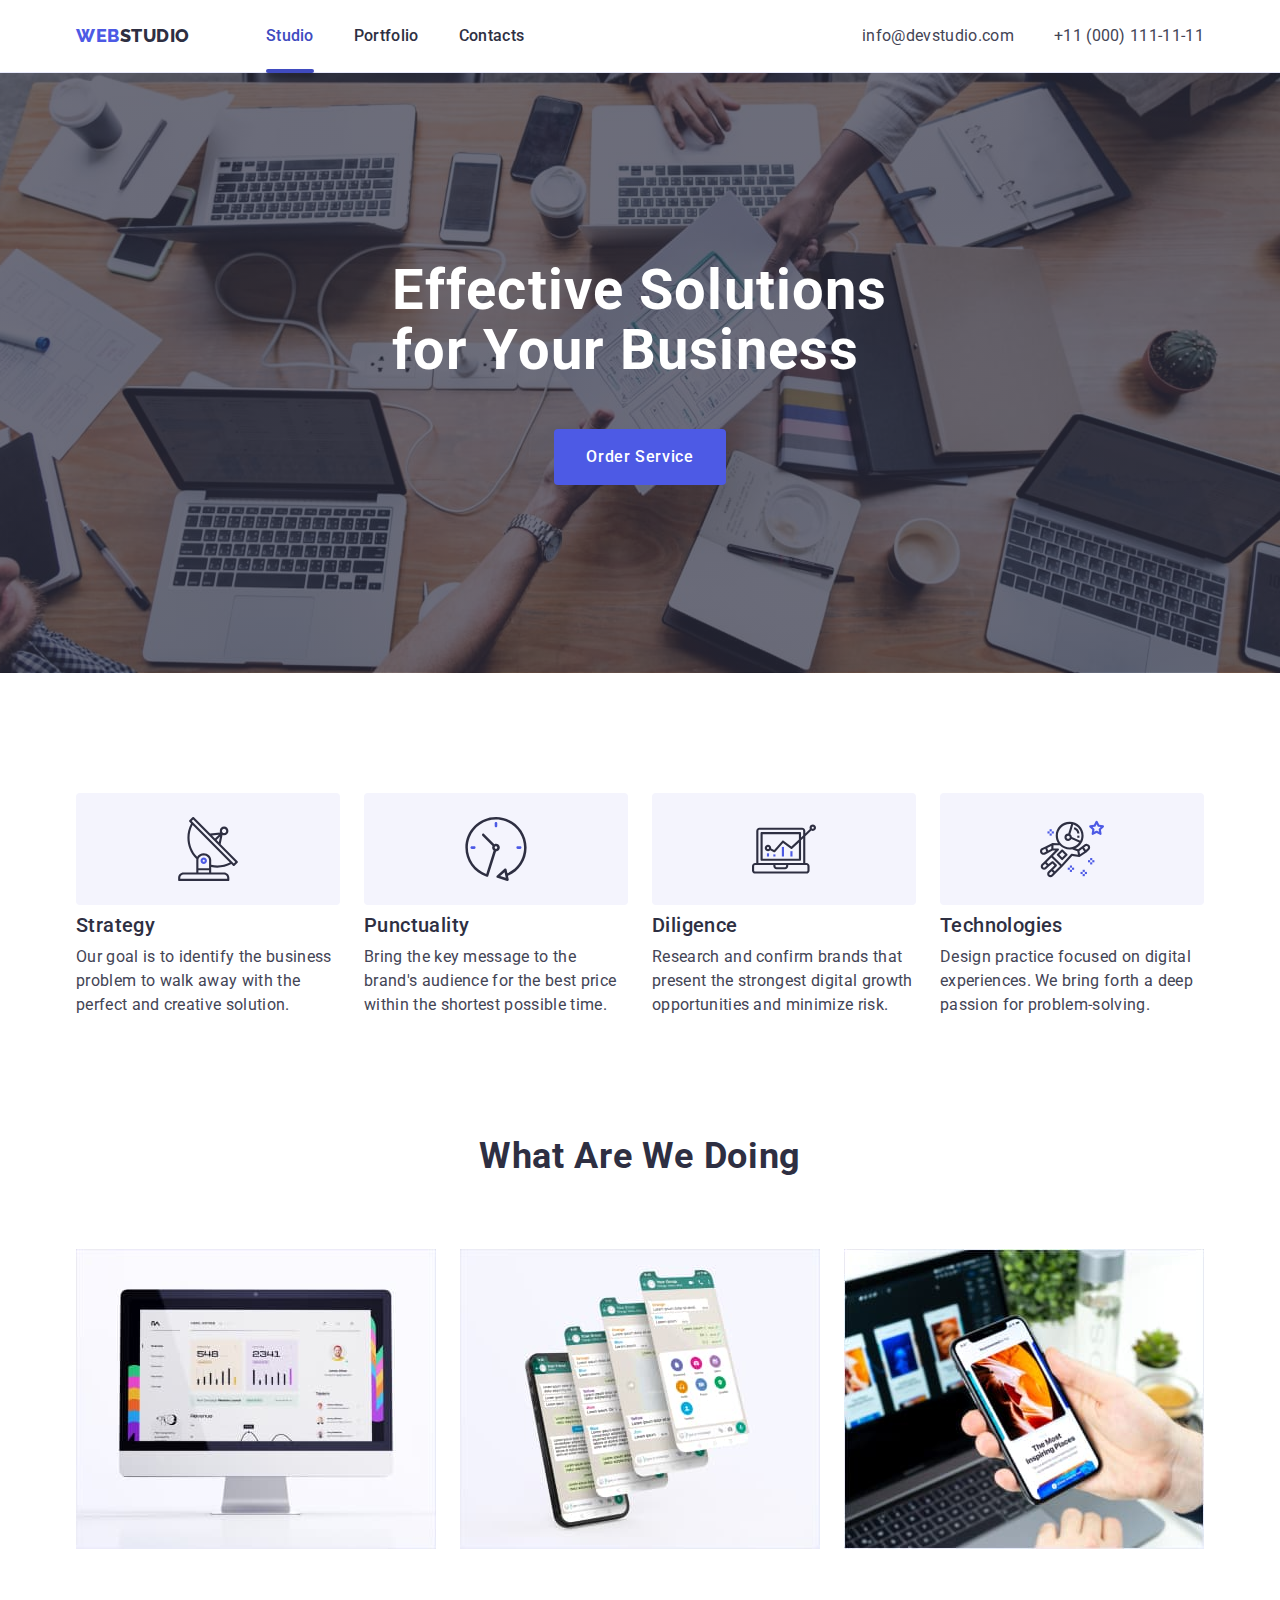
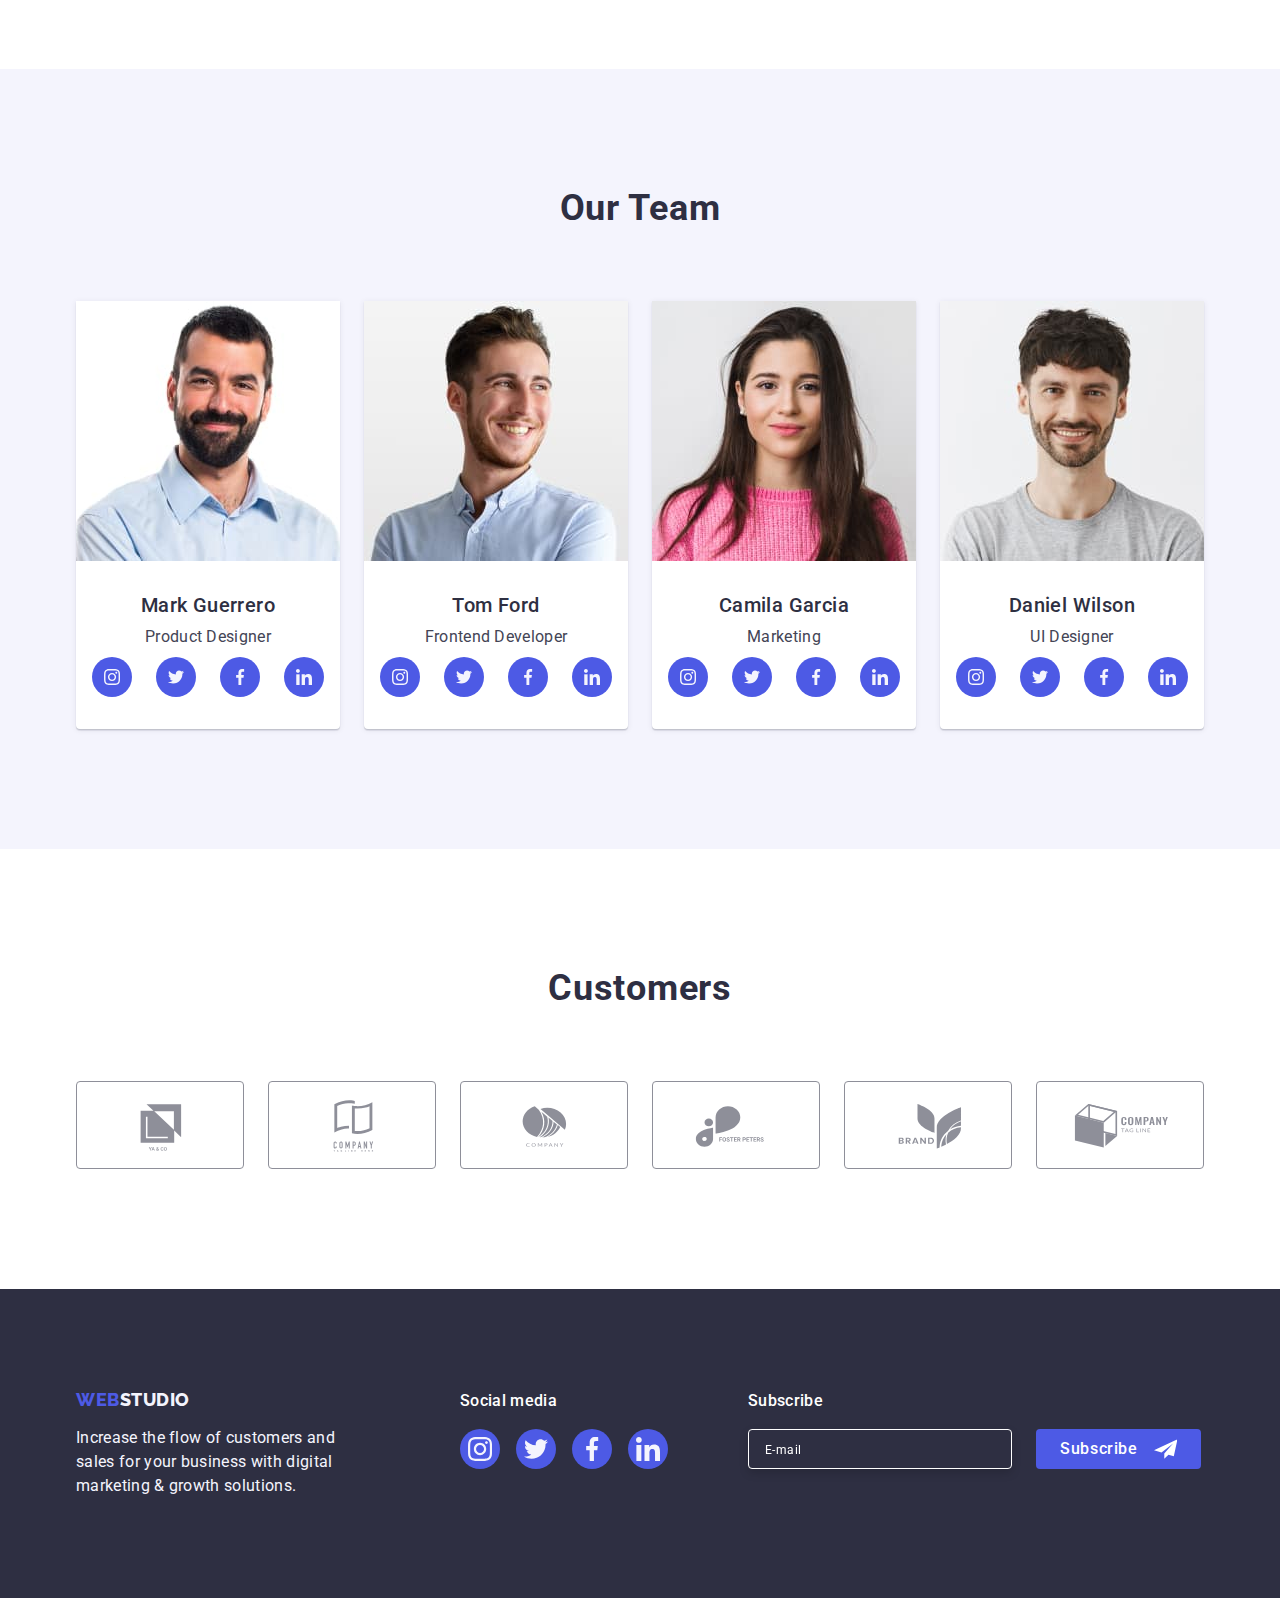
==== index.html @ 803478eb "HW6 commit-1" ====
<!DOCTYPE html>
<html lang="en">
  <head>
    <meta charset="UTF-8" />
    <meta http-equiv="X-UA-Compatible" content="IE=edge" />
    <meta name="viewport" content="width=device-width, initial-scale=1.0" />
    <title>WebStudio</title>
    <link rel="preconnect" href="https://fonts.googleapis.com" />
    <link rel="preconnect" href="https://fonts.gstatic.com" crossorigin />
    <link
      href="https://fonts.googleapis.com/css2?family=Raleway:wght@800&family=Roboto:wght@400;500;700;900&display=swap"
      rel="stylesheet"
    />
    <link
      rel="stylesheet"
      href="https://cdnjs.cloudflare.com/ajax/libs/modern-normalize/1.0.0/modern-normalize.min.css"
    />
    <link rel="stylesheet" href="./css/styles.css" />
  </head>
  <body>
    <header class="header">
      <div class="container header-div">
        <nav class="header-nav">
          <a class="logo link" href="./index.html"
            >Web<span class="logo-header">Studio</span></a
          >
          <ul class="header-list list">
            <li class="header-item">
              <a class="header-link link current" href="./index.html">Studio</a>
            </li>
            <li class="header-item">
              <a class="header-link link" href="./portfolio.html">Portfolio</a>
            </li>
            <li class="header-item">
              <a class="header-link link" href="">Contacts</a>
            </li>
          </ul>
        </nav>
        <address class="adress">
          <ul class="header-list list">
            <li class="adress-item">
              <a class="adress-link link" href="mailto:info@devstudio.com"
                >info@devstudio.com</a
              >
            </li>
            <li class="adress-item">
              <a class="adress-link link" href="tel:+110001111111"
                >+11 (000) 111-11-11</a
              >
            </li>
          </ul>
        </address>
      </div>
    </header>
    <main>
      <!-- section 1 hero -->
      <section class="hero">
        <div class="container">
          <h1 class="title-hero">Effective Solutions for Your Business</h1>
          <button class="button" type="button" data-modal-open>
            Order Service
          </button>
        </div>
      </section>

      <!-- section 2 about -->
      <section class="about">
        <div class="container">
          <h2 class="visually-hidden">About Us</h2>
          <ul class="list about-list">
            <li class="about-item">
              <div class="about-icon">
                <svg class="about-img" width="64" height="64">
                  <use href="./images/icons.svg#antenna"></use>
                </svg>
              </div>
              <h3 class="subtitle-about">Strategy</h3>
              <p class="about-text">
                Our goal is to identify the business problem to walk away with
                the perfect and creative solution.
              </p>
            </li>
            <li class="about-item">
              <div class="about-icon">
                <svg class="about-img" width="64" height="64">
                  <use href="./images/icons.svg#clock"></use>
                </svg>
              </div>
              <h3 class="subtitle-about">Punctuality</h3>
              <p class="about-text">
                Bring the key message to the brand's audience for the best price
                within the shortest possible time.
              </p>
            </li>
            <li class="about-item">
              <div class="about-icon">
                <svg class="about-img" width="64" height="64">
                  <use href="./images/icons.svg#diagram"></use>
                </svg>
              </div>
              <h3 class="subtitle-about">Diligence</h3>
              <p class="about-text">
                Research and confirm brands that present the strongest digital
                growth opportunities and minimize risk.
              </p>
            </li>
            <li class="about-item">
              <div class="about-icon">
                <svg class="about-img" width="64" height="64">
                  <use href="./images/icons.svg#astronaut"></use>
                </svg>
              </div>
              <h3 class="subtitle-about">Technologies</h3>
              <p class="about-text">
                Design practice focused on digital experiences. We bring forth a
                deep passion for problem-solving.
              </p>
            </li>
          </ul>
        </div>
      </section>

      <!-- section 3 activities -->
      <section class="activities">
        <div class="container">
          <h2 class="activities-title">What are we doing</h2>
          <ul class="activities-list list">
            <li class="activities-item">
              <img
                class="activities-image"
                src="./images/about/img-1.jpg"
                alt="img-1"
                width="360"
                height="300"
              />
            </li>
            <li class="activities-item">
              <img
                class="activities-image"
                src="./images/about/img-2.jpg"
                alt="img-2"
                width="360"
                height="300"
              />
            </li>
            <li class="activities-item">
              <img
                class="activities-image"
                src="./images/about/img-3.jpg"
                alt="img-3"
                width="360"
                height="300"
              />
            </li>
          </ul>
        </div>
      </section>

      <!-- section 4 team -->
      <section class="team">
        <div class="container">
          <h2 class="team-title">Our Team</h2>
          <ul class="team-list list">
            <li class="team-item">
              <img
                class="team-image"
                src="./images/employees/mark-guerrero.jpg"
                alt="Mark Guerrero"
                width="264"
                height="260"
              />
              <div class="employee">
                <h3 class="employees">Mark Guerrero</h3>
                <p class="team-text">Product Designer</p>
                <ul class="social-list list">
                  <li class="social-list-item">
                    <a href="" class="social-list-link">
                      <svg class="social employee-social">
                        <use href="./images/icons.svg#instagram"></use></svg
                    ></a>
                  </li>
                  <li class="social-list-item">
                    <a href="" class="social-list-link">
                      <svg class="social employee-social">
                        <use href="./images/icons.svg#twitter"></use></svg
                    ></a>
                  </li>
                  <li class="social-list-item">
                    <a href="" class="social-list-link">
                      <svg class="social employee-social">
                        <use href="./images/icons.svg#facebook"></use>
                      </svg>
                    </a>
                  </li>
                  <li class="social-list-item">
                    <a href="" class="social-list-link">
                      <svg class="social employee-social">
                        <use href="./images/icons.svg#linkedin"></use></svg
                    ></a>
                  </li>
                </ul>
              </div>
            </li>
            <li class="team-item">
              <img
                class="team-image"
                src="./images/employees/tom-ford.jpg"
                alt="Tom Ford"
                width="264"
                height="260"
              />
              <div class="employee">
                <h3 class="employees">Tom Ford</h3>
                <p class="team-text">Frontend Developer</p>
                <ul class="social-list list">
                  <li class="social-list-item">
                    <a href="" class="social-list-link">
                      <svg class="social employee-social">
                        <use href="./images/icons.svg#instagram"></use></svg
                    ></a>
                  </li>
                  <li class="social-list-item">
                    <a href="" class="social-list-link">
                      <svg class="social employee-social">
                        <use href="./images/icons.svg#twitter"></use></svg
                    ></a>
                  </li>
                  <li class="social-list-item">
                    <a href="" class="social-list-link">
                      <svg class="social employee-social">
                        <use href="./images/icons.svg#facebook"></use>
                      </svg>
                    </a>
                  </li>
                  <li class="social-list-item">
                    <a href="" class="social-list-link">
                      <svg class="social employee-social">
                        <use href="./images/icons.svg#linkedin"></use></svg
                    ></a>
                  </li>
                </ul>
              </div>
            </li>
            <li class="team-item">
              <img
                class="team-image"
                src="./images/employees/camila-garcia.jpg"
                alt="Camila Garcia"
                width="264"
                height="260"
              />
              <div class="employee">
                <h3 class="employees">Camila Garcia</h3>
                <p class="team-text">Marketing</p>
                <ul class="social-list list">
                  <li class="social-list-item">
                    <a href="" class="social-list-link">
                      <svg class="social employee-social">
                        <use href="./images/icons.svg#instagram"></use></svg
                    ></a>
                  </li>
                  <li class="social-list-item">
                    <a href="" class="social-list-link">
                      <svg class="social employee-social">
                        <use href="./images/icons.svg#twitter"></use></svg
                    ></a>
                  </li>
                  <li class="social-list-item">
                    <a href="" class="social-list-link">
                      <svg class="social employee-social">
                        <use href="./images/icons.svg#facebook"></use>
                      </svg>
                    </a>
                  </li>
                  <li class="social-list-item">
                    <a href="" class="social-list-link">
                      <svg class="social employee-social">
                        <use href="./images/icons.svg#linkedin"></use></svg
                    ></a>
                  </li>
                </ul>
              </div>
            </li>
            <li class="team-item">
              <img
                class="team-image"
                src="./images/employees/daniel-wilson.jpg"
                alt="Daniel Wilson"
                width="264"
                height="260"
              />
              <div class="employee">
                <h3 class="employees">Daniel Wilson</h3>
                <p class="team-text">UI Designer</p>
                <ul class="social-list list">
                  <li class="social-list-item">
                    <a href="" class="social-list-link">
                      <svg class="social employee-social">
                        <use href="./images/icons.svg#instagram"></use></svg
                    ></a>
                  </li>
                  <li class="social-list-item">
                    <a href="" class="social-list-link">
                      <svg class="social employee-social">
                        <use href="./images/icons.svg#twitter"></use></svg
                    ></a>
                  </li>
                  <li class="social-list-item">
                    <a href="" class="social-list-link">
                      <svg class="social employee-social">
                        <use href="./images/icons.svg#facebook"></use>
                      </svg>
                    </a>
                  </li>
                  <li class="social-list-item">
                    <a href="" class="social-list-link">
                      <svg class="social employee-social">
                        <use href="./images/icons.svg#linkedin"></use></svg
                    ></a>
                  </li>
                </ul>
              </div>
            </li>
          </ul>
        </div>
      </section>

      <!-- section 5 customers -->
      <section class="customers">
        <div class="container">
          <h2 class="customers-title">Customers</h2>
          <ul class="customers-list list">
            <li class="customers-list-item">
              <a href="" class="customers-list-link link">
                <svg class="customers-img">
                  <use href="./images/icons.svg#client-1"></use>
                </svg>
              </a>
            </li>
            <li class="customers-list-item">
              <a href="" class="customers-list-link link">
                <svg class="customers-img">
                  <use href="./images/icons.svg#client-2"></use>
                </svg>
              </a>
            </li>
            <li class="customers-list-item">
              <a href="" class="customers-list-link link">
                <svg class="customers-img">
                  <use href="./images/icons.svg#client-3"></use>
                </svg>
              </a>
            </li>
            <li class="customers-list-item">
              <a href="" class="customers-list-link link">
                <svg class="customers-img">
                  <use href="./images/icons.svg#client-4"></use>
                </svg>
              </a>
            </li>
            <li class="customers-list-item">
              <a href="" class="customers-list-link link">
                <svg class="customers-img">
                  <use href="./images/icons.svg#client-5"></use>
                </svg>
              </a>
            </li>
            <li class="customers-list-item">
              <a href="" class="customers-list-link link">
                <svg class="customers-img">
                  <use href="./images/icons.svg#client-6"></use>
                </svg>
              </a>
            </li>
          </ul>
        </div>
      </section>
    </main>
    <footer class="footer">
      <div class="container footer-cont">
        <div class="footer-div">
          <a class="logo-foot link" href="./index.html"
            >Web<span class="logo-footer">Studio</span></a
          >
          <p class="footer-text">
            Increase the flow of customers and sales for your business with
            digital marketing & growth solutions.
          </p>
        </div>
        <div class="footer-div-soc">
          <p class="footer-tytle">Social media</p>
          <ul class="footer-social-list list">
            <li class="social-list-item">
              <a href="" class="footer-social-link link">
                <svg class="social footer-social">
                  <use href="./images/icons.svg#instagram"></use></svg
              ></a>
            </li>
            <li class="social-list-item">
              <a href="" class="footer-social-link link">
                <svg class="social footer-social">
                  <use href="./images/icons.svg#twitter"></use></svg
              ></a>
            </li>
            <li class="social-list-item">
              <a href="" class="footer-social-link link">
                <svg class="social footer-social">
                  <use href="./images/icons.svg#facebook"></use></svg
              ></a>
            </li>
            <li class="social-list-item">
              <a href="" class="footer-social-link link">
                <svg class="social footer-social">
                  <use href="./images/icons.svg#linkedin"></use></svg
              ></a>
            </li>
          </ul>
        </div>
        <div class="subscribe-cont">
          <form class="subscribe">
            <p class="footer-tytle">Subscribe</p>
            <div class="subscribe-form">
              <label class="subscribe-field">
                <input
                  type="email"
                  name="subscribe-email"
                  class="subscribe-input"
                  required
                  placeholder="E-mail"
                />
              </label>
              <button type="submit" class="subscribe-btn">
                Subscribe<svg
                  class="modal-close-btn-icon"
                  width="24"
                  height="24"
                >
                  <use href="./images/icons.svg#icon-send"></use>
                </svg>
              </button>
            </div>
          </form>
        </div>
      </div>
    </footer>

    <!-- MODAL WINDOW -->
    <div class="backdrop is-hidden" data-modal>
      <div class="modal">
        <button type="button" class="modal-close-btn" data-modal-close>
          <svg class="modal-close-btn-icon" width="8" height="8">
            <use href="./images/icons.svg#close-modal"></use>
          </svg>
        </button>

        <!-- MODAL FORM -->
        <form class="modal-form">
          <p class="modal-title">
            Leave your contacts and we will call you back
          </p>

          <label for="name" class="modal-form-field"></label>
          <span class="modal-form-input-desc">Name</span>
          <span class="modal-form-input-wrapper">
            <input
              id="name"
              type="text"
              name="user-name"
              class="modal-form-input"
              required
              pattern="[a-zA-Zа-ЯА-ЯїЇіІ]+"
              minlength="2"
              autofocus
            />
            <svg class="modal-form-icon" width="18" height="18">
              <use href="./images/icons.svg#person-black"></use>
            </svg>
          </span>

          <label for="phone" class="modal-form-field"></label>
          <span class="modal-form-input-desc">Phone</span>
          <span class="modal-form-input-wrapper">
            <input
              id="phone"
              type="tel"
              name="user-phone"
              class="modal-form-input"
              required
              pattern="[0-9]{3}-[0-9]{3}-[0-9]{2}-[0-9]{2}"
              tytle="123-456-78-90"
            />
            <svg class="modal-form-icon" width="13" height="13">
              <use href="./images/icons.svg#phone"></use>
            </svg>
          </span>

          <label for="email" class="modal-form-field"></label>
          <span class="modal-form-input-desc">Email</span>
          <span class="modal-form-input-wrapper">
            <input
              id="email"
              type="email"
              name="user-email"
              class="modal-form-input"
              required
            />
            <svg class="modal-form-icon" width="15" height="12">
              <use href="./images/icons.svg#email"></use>
            </svg>
          </span>

          <label for="user-message" class="modal-form-field"></label>
          <span class="modal-form-input-desc">Comment</span>
          <textarea
            id="comment"
            name="user-message"
            class="modal-form-message"
            placeholder="Text input"
          ></textarea>

          <input
            id="user-policy"
            type="checkbox"
            name="policy-agree"
            class="modal-form-check visually-hidden"
            required
          />
          <label for="user-policy" class="modal-form-check-desc">
            I accept the terms and conditions of the&nbsp;
            <a class="policy-link" href="">Privacy Policy</a></label
          >
          <button type="submit" class="modal-form-submit">Send</button>
        </form>
      </div>
    </div>

    <script src="./js/modal.js"></script>
  </body>
</html>
---- css/styles.css ----
/* * {
  margin: 0;
  box-sizing: border-box;

} */

:root {
  --iris: #4d5ae5;
  --navyblue: #2e2f42;
  --navybluemodal: rgba(46, 47, 66, 0.4);
  --slate: #434455;
  --liteslate: #8e8f99;
  --cloud: #f4f4fd;
  --white: #ffffff;
  --ocean: #404bbf;
  --green: #31d0aa;
  --dairy: #fcfcfc;
  --cornflower: #e7e9fc;
  --transition: 250ms cubic-bezier(0.4, 0, 0.2, 1);
}

body {
  font-family: 'Roboto', sans-serif;
  font-size: 16px;
  line-height: 1.5;
  letter-spacing: 0.02em;
  color: var(--slate);
  background-color: var(--white);
}

.list {
  list-style: none;
}

.link {
  text-decoration: none;
}

h1,
h2,
h3,
h4,
h5,
h6,
p {
  margin-top: 0;
  margin-bottom: 0;
}

ul,
ol {
  margin-top: 0;
  margin-bottom: 0;
  padding-left: 0;
}

img {
  display: block;
}

h2 {
  font-weight: 700;
  font-size: 36px;
  line-height: 1.11;
  letter-spacing: 0.02em;
  text-transform: capitalize;
  color: var(--navyblue);
}

h3 {
  font-weight: 500;
  font-size: 20px;
  letter-spacing: 0.02em;
  line-height: 1.2;
  color: var(--navyblue);
}

.container {
  width: 1158px;
  margin-left: auto;
  margin-right: auto;
  padding: 0 15px 0 15px;
}

/* PAGE HEADER */

.header {
  border-bottom: 1px solid #e7e9fc;
  box-shadow: 0px 2px 1px rgba(46, 47, 66, 0.08),
    0px 1px 1px rgba(46, 47, 66, 0.16), 0px 1px 6px rgba(46, 47, 66, 0.08);
}

.header-div {
  display: flex;
  align-items: center;
  justify-content: space-between;
}

.header-nav {
  display: flex;
  align-items: center;
}

.header-list {
  display: flex;
  gap: 40px;
}

.header-item {
  gap: 40px;
  position: relative;
}

/* .header-item:not(:nth-last-child(-n + 1)) {
  margin-right: 40px;
} */

.logo {
  margin-right: 76px;
  padding: 24px 0;

  font-family: 'Raleway', sans-serif;
  font-weight: 800;
  font-size: 18px;
  line-height: 1.17;
  letter-spacing: 0.03em;
  text-transform: uppercase;
  color: var(--iris);
}

.logo-header {
  color: var(--navyblue);
}

.header-link {
  position: relative;
  padding-top: 24px;
  padding-bottom: 24px;
  display: block;

  font-weight: 500;
  font-size: 16px;
  line-height: 1.5;
  letter-spacing: 0.02em;
  color: var(--navyblue);

  transition: color 250ms cubic-bezier(0.4, 0, 0.2, 1);
}

.header-link:hover,
.header-link:focus,
.header-link.current {
  color: var(--ocean);
}

.header-link::after {
  content: '';
  display: block;
  position: absolute;
  bottom: -1px;

  opacity: 0;
  background-color: var(--ocean);
  min-width: 100%;
  height: 4px;
  box-shadow: 0px 4px 4px rgba(0, 0, 0, 0.25);
  border-radius: 2px;

  transition: opacity var(--transition);
}

.header-link:hover::after,
.header-link:focus::after,
.header-link.current::after {
  opacity: 1;
}

.adress {
  margin-left: auto;
  font-style: normal;
}

.adress-item {
  gap: 40px;
}

/* .adress-item:not(:nth-last-child(-n + 1)) {
  margin-right: 40px;
} */

.adress-link {
  display: block;
  padding-top: 24px;
  padding-bottom: 24px;

  font-size: 16px;
  line-height: 1.5;
  letter-spacing: 0.02em;
  color: var(--slate);

  transition: color var(--transition);
}

.adress-link:hover,
.adress-link:focus {
  color: var(--ocean);
}

/* SECTION 1 HERO */

.hero {
  padding-top: 188px;
  padding-bottom: 188px;
  max-width: 1440px;
  margin-left: auto;
  margin-right: auto;

  background-color: var(--navyblue);
  background-image: linear-gradient(
      rgba(46, 47, 66, 0.7),
      rgba(46, 47, 66, 0.7)
    ),
    url(../images/background/people-office.jpg);
  background-size: cover;
  background-repeat: no-repeat;
  background-position: center;
}

.title-hero {
  margin-bottom: 48px;
  margin-left: auto;
  margin-right: auto;
  max-width: 496px;

  font-size: 56px;
  line-height: 1.07;
  letter-spacing: 0.02em;
  /* text-align: center; */
  color: var(--white);
}

.button {
  display: block;
  min-width: 169px;
  margin-left: auto;
  margin-right: auto;
  padding: 16px 32px;

  font-family: inherit;
  font-weight: 500;
  font-size: 16px;
  line-height: 1.5;
  text-align: center;
  letter-spacing: 0.04em;
  color: var(--white);
  background-color: var(--iris);
  border: none;
  border-radius: 4px;
  cursor: pointer;

  transition: background-color 250ms cubic-bezier(0.4, 0, 0.2, 1);
}

.button:hover,
.button:focus {
  background-color: var(--ocean);
}

/* SECTION 2 ABOUT */

.about {
  padding-top: 120px;
  padding-bottom: 120px;
}

.visually-hidden {
  position: absolute;
  width: 1px;
  height: 1px;
  margin: -1px;
  border: 0;
  padding: 0;
  white-space: nowrap;
  clip-path: inset(100%);
  clip: rect(0 0 0 0);
  overflow: hidden;
}

.about-list {
  display: flex;
  justify-content: space-between;
}

.subtitle-about {
  margin-bottom: 8px;
}

.about-item {
  /* min-width: 264px; */
  flex-basis: calc((100% - 3 * 24px) / 4);
}

.about-icon {
  display: flex;
  align-items: center;
  justify-content: center;
  height: 112px;
  padding: 24px 100px;
  border-radius: 4px;
  background-color: var(--cloud);
  margin-bottom: 8px;
}

.about-item:not(:nth-last-child(-n + 1)) {
  margin-right: 24px;
}

/* SECTION 3 ACTIVITIES */

.activities {
  padding-bottom: 120px;
}

.activities-title {
  text-align: center;
  margin-bottom: 72px;
}

.activities-item {
  flex-basis: calc((100% - 3 * 16px) / 3);
}

.activities-list {
  display: flex;
  gap: 24px;
}

/* SECTION 4 TEAM */

.team {
  padding-top: 120px;
  padding-bottom: 120px;

  background-color: var(--cloud);
}

.team-title {
  margin-bottom: 72px;

  text-align: center;
}

.team-list {
  display: flex;
  gap: 24px;
}

.team-item {
  /* min-width: 264px; */
  flex-basis: calc((100% - 3 * 24px) / 4);

  background-color: var(--white);
  border-radius: 0px 0px 4px 4px;
  box-shadow: 0px 1px 6px rgba(46, 47, 66, 0.08),
    0px 1px 1px rgba(46, 47, 66, 0.16), 0px 2px 1px rgba(46, 47, 66, 0.08);
}

.employee {
  padding: 32px 16px;
}

.employees {
  margin-bottom: 8px;

  text-align: center;
}

.team-text {
  text-align: center;
  margin-bottom: 8px;
}

.social-list {
  display: flex;
  gap: 24px;
  justify-content: center;
}

.social-list-item {
  display: flex;
  align-items: stretch;
  width: 40px;
  height: 40px;
}

.social-list-link,
.footer-social-link {
  display: flex;
  justify-content: center;
  align-items: center;
  width: 100%;
  border-radius: 50%;
  background-color: var(--iris);
  color: var(--cloud);

  transition: background-color var(--transition);
}

.social-list-link:hover,
.social-list-link:focus {
  background-color: var(--ocean);
}

.social {
  fill: currentColor;
}

.employee-social {
  width: 16px;
  height: 16px;
}

/* SECTION 5  CUSTOMERS*/

.customers {
  padding-top: 120px;
  padding-bottom: 120px;
}

.customers-title {
  text-align: center;
  margin-bottom: 72px;
}

.customers-list {
  display: flex;
  gap: 24px;
}

.customers-list-item {
  display: flex;
  width: 168px;
  height: 88px;
}

.customers-list-link {
  width: 100%;
  display: flex;

  padding: 16px 32px;
  align-items: center;
  justify-content: center;
  object-fit: none;
  border: 1px solid #8e8f99;
  border-radius: 4px;
  color: var(--liteslate);

  transition: border-color var(--transition), color var(--transition);
}

.customers-list-link:hover,
.customers-list-link:focus {
  border-color: var(--ocean);
  color: var(--ocean);
}

.customers-img {
  width: 104px;
  height: 56px;
  fill: currentColor;
}

/* === FOOTER === */
.footer {
  padding-top: 100px;
  padding-bottom: 100px;

  background-color: var(--navyblue);
}

/* .container-footer {
  width: 264px;
} */

.logo-foot {
  margin-bottom: 16px;
  display: inline-block;

  font-family: 'Raleway', sans-serif;
  font-weight: 800;
  font-size: 18px;
  line-height: 1.17;
  letter-spacing: 0.03em;
  text-transform: uppercase;
  color: var(--iris);
}

.logo-footer {
  color: var(--cloud);
}

.footer-text {
  max-width: 264px;

  color: var(--cloud);
}

.footer-cont {
  display: flex;
  align-items: baseline;
}
.footer-tytle {
  margin-bottom: 16px;
  font-family: 'Roboto', sans-serif;
  font-weight: 500;
  font-size: 16px;
  line-height: 1.5;
  letter-spacing: 0.02em;
  color: #ffffff;
}

.footer-div {
  margin-right: 120px;
}

.footer-div-soc {
  margin-right: 80px;
}

.footer-social-list {
  display: flex;
  gap: 16px;
}

.footer-social-link:hover,
.footer-social-link:focus {
  background-color: var(--green);
}

.footer-social {
  width: 24px;
  height: 24px;
}

.subscribe {
  width: 453px;
}

.subscribe-form {
  display: flex;
  justify-content: start;
}

.subscribe-input {
  width: 264px;
  height: 40px;
  background-color: var(--navyblue);
  border: 1px solid var(--white);
  border-radius: 4px;
  filter: drop-shadow(0px 4px 4px rgba(0, 0, 0, 0.15));
  padding-left: 16px;
  padding-right: 8px;
  color: var(--white);
  outline: none;
  transition: border-color var(--transition);
}

.subscribe-input::placeholder {
  font-family: inherit;
  font-weight: 400;
  font-size: 12px;
  line-height: 2;
  letter-spacing: 0.04em;
  color: var(--white);
}

.subscribe-btn {
  display: flex;
  min-width: 165px;
  height: 40px;
  padding: 8px 24px;
  margin-left: 24px;
  font-family: inherit;
  font-weight: 500;
  font-size: 16px;
  line-height: 1.5;
  letter-spacing: 0.04em;
  color: var(--white);
  background: var(--iris);
  border-radius: 4px;
  border: none;
  cursor: pointer;
  transition: var(--transition);
}

.modal-close-btn-icon {
  margin-left: 16px;
  fill: var(--white);
}

/* align-self: center;
text-align: center; */

.subscribe-btn:hover,
subscribe-btn:focus {
  background: var(--ocean);
}

.footer-social {
}

/* === /FOOTER === */

/* .list-item:not(:last-child) {  margin-bottom: 12px;} */

/* ====== PORTFOLIO ====== */

.portfolio {
  padding-top: 96px;
  padding-bottom: 120px;
}

.portfolio-filter {
  display: flex;
  justify-content: center;
  margin-bottom: 72px;
}

.filter:not(:nth-last-child(-n + 1)) {
  margin-right: 24px;
}

.filter-btn {
  display: inline-block;
  padding: 12px 24px;

  font-family: 'Roboto', sans-serif;
  font-weight: 500;
  font-size: 16px;
  line-height: 1.5;
  text-align: center;
  letter-spacing: 0.04em;
  color: var(--iris);
  background-color: var(--cloud);
  cursor: pointer;
  border: 1px solid #e7e9fc;
  border-radius: 4px;

  transition: color var(--transition), background-color var(--transition),
    box-shadow var(--transition), border-color var(--transition);
}

.filter-btn:hover,
.filter-btn:focus {
  color: var(--white);
  background-color: var(--ocean);
  border: 1px solid transparent;
  box-shadow: 0px 3px 1px rgba(0, 0, 0, 0.1), 0px 2px 1px rgba(0, 0, 0, 0.08),
    0px 2px 2px rgba(0, 0, 0, 0.12);
}

.portfolio-list {
  display: flex;
  flex-wrap: wrap;
  column-gap: 24px;
  row-gap: 48px;
}

.portfolio-item {
  flex-basis: calc((100% - 2 * 24px) / 3);
}

/* .portfolio-item:nth-child(3n + 1) {
  margin-right: 24px;
}

.portfolio-item:nth-child(3n + 2) {
  margin-right: 24px;
} */

.portfolio-link {
  display: block;

  transition: box-shadow var(--transition);
}

.portfolio-link:hover,
.portfolio-link:focus {
  box-shadow: 0px 1px 6px rgba(46, 47, 66, 0.08),
    0px 1px 1px rgba(46, 47, 66, 0.16), 0px 2px 1px rgba(46, 47, 66, 0.08);
}

.portfolio-link:hover .overlay,
.portfolio-link:focus .overlay {
  /* transform: translate(0, 0); */
  transform: translateY(0%);
}

.portfolio-wrapper {
  position: relative;
  overflow: hidden;
}

.portfolio-content {
  padding: 32px 16px;
  border: 1px solid #e7e9fc;
  border-top: none;
}

.portfolio-title {
  margin-bottom: 8px;

  font-weight: 500;
  font-size: 20px;
  line-height: 1.2;
  letter-spacing: 0.02em;
  color: var(--navyblue);
}

.portfolio-text {
  color: var(--slate);
}

.overlay {
  left: 0;
  top: 0;
  position: absolute;
  width: 100%;
  height: 100%;
  overflow: auto;
  transform: translate(0, 100%);
  transition: transform 250ms cubic-bezier(0.4, 0, 0.2, 1);

  background-color: rgba(77, 90, 229, 1);
  color: var(--cloud);
  padding-top: 40px;
  padding-bottom: 40px;
  padding-left: 32px;
  padding-right: 32px;
}

/* ====== /PORTFOLIO ====== */

/* ====== MODAL WINDOW ====== */

.backdrop {
  position: fixed;
  top: 0;
  left: 0;
  z-index: 100;
  width: 100%;
  height: 100%;
  background-color: rgba(46, 47, 66, 0.4);
  transition: opacity 250ms cubic-bezier(0.4, 0, 0.2, 1),
    visibility 250ms cubic-bezier(0.4, 0, 0.2, 1);
}

.backdrop.is-hidden {
  opacity: 0;
  visibility: hidden;
  pointer-events: none;
}

.modal {
  position: absolute;
  top: 50%;
  left: 50%;
  transform: translate(-50%, -50%);
  width: 408px;
  min-height: 516px;
  padding-top: 72px;
  padding-bottom: 24px;
  padding-left: 24px;
  padding-right: 24px;
  border-radius: 4px;
  background-color: var(--dairy);
  box-shadow: 0px 1px 1px rgba(0, 0, 0, 0.14), 0px 1px 3px rgba(0, 0, 0, 0.12),
    0px 2px 1px rgba(0, 0, 0, 0.2);
  transition: transform 250ms cubic-bezier(0.4, 0, 0.2, 1);
}

.modal-close-btn {
  display: flex;
  justify-content: center;
  align-items: center;
  position: absolute;
  width: 24px;
  height: 24px;
  top: 24px;
  right: 24px;

  background-color: var(--cornflower);
  border: 1px solid rgba(0, 0, 0, 0.1);
  border-radius: 50%;
  padding: 0;
  cursor: pointer;
  transition: background-color 250ms cubic-bezier(0.4, 0, 0.2, 1),
    border 250ms cubic-bezier(0.4, 0, 0.2, 1);
}

.modal-close-btn:hover,
.modal-close-btn:focus {
  background-color: var(--ocean);
  border: none;
}

.modal-close-btn-icon {
  transition: fill var(--transition);
}

.modal-close-btn:hover .modal-close-btn-icon,
.modal-close-btn:focus .modal-close-btn-icon {
  fill: #ffffff;
}

/* ====== /MODAL WINDOW ====== */

/* ====== MODAL FORM ====== */

.modal-form {
  display: flex;
  flex-direction: column;
}

.modal-title {
  display: inline-block;
  margin-bottom: 16px;
  /* align-items: center; */
  margin-left: auto;
  margin-right: auto;

  font-weight: 500;
  color: var(--navyblue);
}

.modal-form-field {
  /* margin-top: 8px; */
}

.modal-form-input {
  width: 100%;
  height: 40px;
  border: 1px solid var(--navybluemodal);
  border-radius: 4px;
  padding-left: 38px;
  padding-right: 8px;
  background-color: var(--dairy);
  font-family: inherit;
  color: var(--navyblue);
  outline: none;
  transition: border-color var(--transition);
}

.modal-form-input:focus {
  border-color: var(--iris);
}

.modal-form-input:focus + .modal-form-icon {
  fill: var(--iris);
}

.modal-form-input-desc {
  display: block;
  font-weight: 400;
  font-size: 12px;
  line-height: 1.17;
  letter-spacing: 0.04em;
  color: var(--liteslate);
  margin-bottom: 4px;
}

.modal-form-message {
  resize: none;
  width: 100%;
  height: 100px;
  padding: 8px 16px;
  margin-bottom: 16px;
  outline: none;
  border: 1px solid var(--navybluemodal);
  border-radius: 4px;
  background-color: var(--dairy);
  font-family: inherit;
  color: var(--navyblue);
  transition: border-color var(--transition);
}

.modal-form-message:focus {
  border-color: var(--iris);
}

.modal-form-message::placeholder {
  font-weight: 400;
  font-size: 12px;
  line-height: 1.17;
  letter-spacing: 0.04em;
  color: var(--navybluemodal);
}

.modal-form-input-wrapper {
  display: block;
  position: relative;
  margin-bottom: 8px;
}

.modal-form-icon {
  position: absolute;
  top: 50%;
  left: 16px;
  transform: translateY(-50%);
  fill: var(--navyblue);
  transition: fill var(--transition);
}

.modal-form-check-desc {
  display: flex;
  align-items: center;
  font-weight: 400;
  font-size: 12px;
  line-height: 1.33;
  letter-spacing: 0.04em;
  color: var(--liteslate);
  margin-bottom: 24px;
}

.modal-form-check-desc::before {
  display: block;
  margin-right: 8px;
  border: 1px solid var(--navybluemodal);
  border-radius: 2px;
  cursor: pointer;
  width: 16px;
  height: 16px;
  content: '';
  transition: var(--transition);
}

.modal-form-check:checked + .modal-form-check-desc::before {
  background-color: var(--ocean);
  background-image: url(../images/click.svg);
  background-repeat: no-repeat;
  background-position: 50% 50%;
  fill: var(--cloud);
  /* transition: border-color var(--transition); */
}

.modal-form-check:focus + .modal-form-check-desc::before {
  border-color: var(--iris);
}

.modal-form-submit {
  display: block;
  min-width: 169px;
  height: 56px;
  padding: 16px 32px;
  align-self: center;

  font-family: inherit;
  font-weight: 500;
  font-size: 16px;
  line-height: 1.5;
  text-align: center;
  letter-spacing: 0.04em;
  color: var(--white);
  background: var(--iris);
  box-shadow: 0px 4px 4px rgba(0, 0, 0, 0.15);
  border-radius: 4px;
  border: none;
  cursor: pointer;
  transition: var(--transition);
}

.modal-form-submit:hover,
.modal-form-submit:focus {
  background: var(--ocean);
}

/* ====== /MODAL FORM ====== */

/* ====== FOOTER FORM ====== */
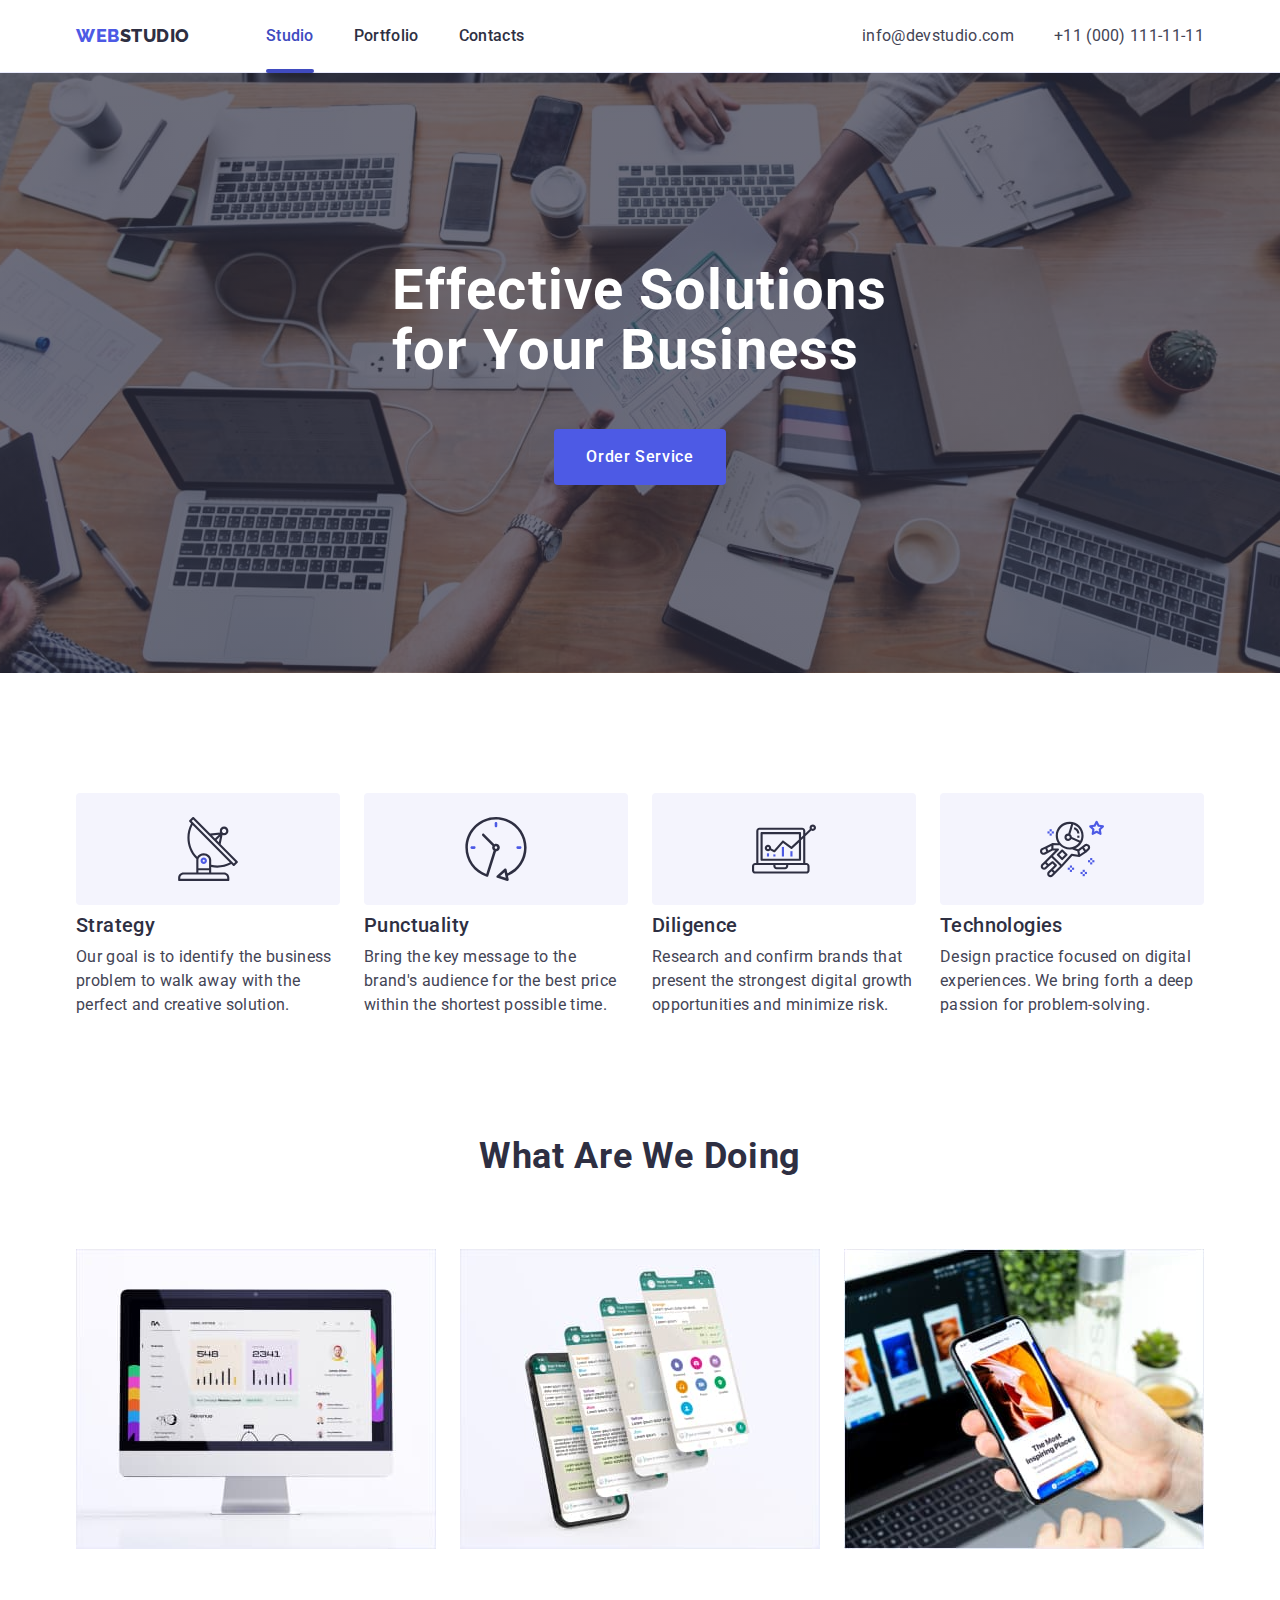
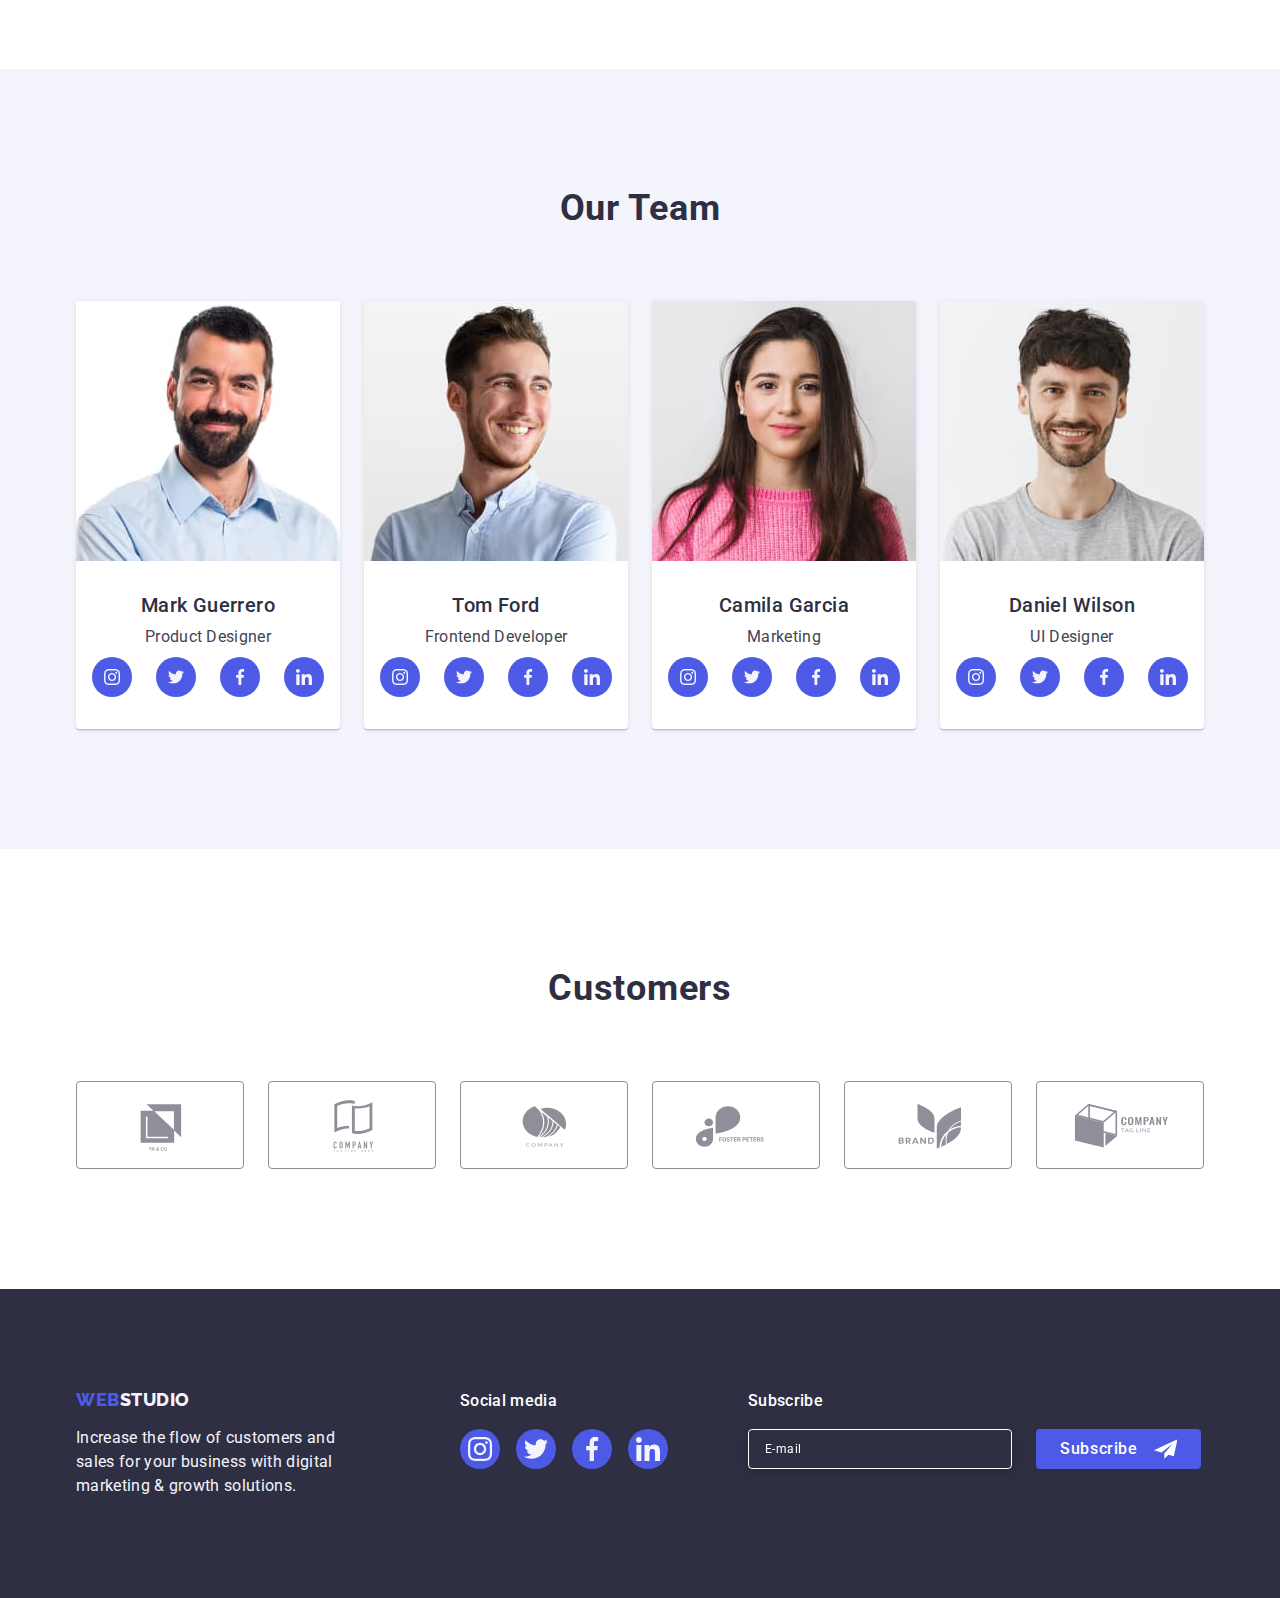
==== commit 075c547c: "HW6 commit-5" ====
--- a/index.html
+++ b/index.html
@@ -417,28 +417,22 @@
           </ul>
         </div>
         <div class="subscribe-cont">
-          <form class="subscribe">
-            <p class="footer-tytle">Subscribe</p>
-            <div class="subscribe-form">
-              <label class="subscribe-field">
-                <input
-                  type="email"
-                  name="subscribe-email"
-                  class="subscribe-input"
-                  required
-                  placeholder="E-mail"
-                />
-              </label>
-              <button type="submit" class="subscribe-btn">
-                Subscribe<svg
-                  class="modal-close-btn-icon"
-                  width="24"
-                  height="24"
-                >
-                  <use href="./images/icons.svg#icon-send"></use>
-                </svg>
-              </button>
-            </div>
+          <p class="footer-tytle">Subscribe</p>
+          <form class="subscribe-form">
+            <label class="subscribe-field">
+              <input
+                type="email"
+                name="subscribe-email"
+                class="subscribe-input"
+                required
+                placeholder="E-mail"
+              />
+            </label>
+            <button type="submit" class="subscribe-btn">
+              Subscribe<svg class="subscribe-icon" width="24" height="24">
+                <use href="./images/icons.svg#icon-send"></use>
+              </svg>
+            </button>
           </form>
         </div>
       </div>
@@ -452,83 +446,82 @@
             <use href="./images/icons.svg#close-modal"></use>
           </svg>
         </button>
-
+        <p class="modal-title">Leave your contacts and we will call you back</p>
         <!-- MODAL FORM -->
         <form class="modal-form">
-          <p class="modal-title">
-            Leave your contacts and we will call you back
-          </p>
-
-          <label for="name" class="modal-form-field"></label>
-          <span class="modal-form-input-desc">Name</span>
-          <span class="modal-form-input-wrapper">
+          <div class="modal-form-cont">
+            <label for="user-name" class="modal-form-field">Name</label>
+            <div class="modal-form-input-wrapper">
+              <input
+                id="user-name"
+                type="text"
+                name="user-name"
+                class="modal-form-input"
+                required
+                pattern="[a-zA-Zа-ЯА-ЯїЇіІ]+"
+                minlength="2"
+                autofocus
+              />
+              <svg class="modal-form-icon" width="18" height="18">
+                <use href="./images/icons.svg#person-black"></use>
+              </svg>
+            </div>
+          </div>
+
+          <div class="modal-form-cont">
+            <label for="phone" class="modal-form-field">Phone</label>
+            <div class="modal-form-input-wrapper">
+              <input
+                id="phone"
+                type="tel"
+                name="user-phone"
+                class="modal-form-input"
+                required
+                pattern="[0-9]{3}-[0-9]{3}-[0-9]{2}-[0-9]{2}"
+              />
+              <svg class="modal-form-icon" width="13" height="13">
+                <use href="./images/icons.svg#phone"></use>
+              </svg>
+            </div>
+          </div>
+
+          <div class="modal-form-cont">
+            <label for="email" class="modal-form-field">Email</label>
+            <div class="modal-form-input-wrapper">
+              <input
+                id="email"
+                type="email"
+                name="user-email"
+                class="modal-form-input"
+                required
+              />
+              <svg class="modal-form-icon" width="15" height="12">
+                <use href="./images/icons.svg#email"></use>
+              </svg>
+            </div>
+          </div>
+
+          <div class="modal-form-cont">
+            <label for="comment" class="modal-form-field">Comment</label>
+            <textarea
+              id="comment"
+              name="user-message"
+              class="modal-form-message"
+              placeholder="Text input"
+            ></textarea>
+
             <input
-              id="name"
-              type="text"
-              name="user-name"
-              class="modal-form-input"
-              required
-              pattern="[a-zA-Zа-ЯА-ЯїЇіІ]+"
-              minlength="2"
-              autofocus
-            />
-            <svg class="modal-form-icon" width="18" height="18">
-              <use href="./images/icons.svg#person-black"></use>
-            </svg>
-          </span>
-
-          <label for="phone" class="modal-form-field"></label>
-          <span class="modal-form-input-desc">Phone</span>
-          <span class="modal-form-input-wrapper">
-            <input
-              id="phone"
-              type="tel"
-              name="user-phone"
-              class="modal-form-input"
-              required
-              pattern="[0-9]{3}-[0-9]{3}-[0-9]{2}-[0-9]{2}"
-              tytle="123-456-78-90"
-            />
-            <svg class="modal-form-icon" width="13" height="13">
-              <use href="./images/icons.svg#phone"></use>
-            </svg>
-          </span>
-
-          <label for="email" class="modal-form-field"></label>
-          <span class="modal-form-input-desc">Email</span>
-          <span class="modal-form-input-wrapper">
-            <input
-              id="email"
-              type="email"
-              name="user-email"
-              class="modal-form-input"
+              id="user-policy"
+              type="checkbox"
+              name="policy-agree"
+              class="modal-form-check visually-hidden"
               required
             />
-            <svg class="modal-form-icon" width="15" height="12">
-              <use href="./images/icons.svg#email"></use>
-            </svg>
-          </span>
-
-          <label for="user-message" class="modal-form-field"></label>
-          <span class="modal-form-input-desc">Comment</span>
-          <textarea
-            id="comment"
-            name="user-message"
-            class="modal-form-message"
-            placeholder="Text input"
-          ></textarea>
-
-          <input
-            id="user-policy"
-            type="checkbox"
-            name="policy-agree"
-            class="modal-form-check visually-hidden"
-            required
-          />
-          <label for="user-policy" class="modal-form-check-desc">
-            I accept the terms and conditions of the&nbsp;
-            <a class="policy-link" href="">Privacy Policy</a></label
-          >
+            <label for="user-policy" class="modal-form-check-desc">
+              I accept the terms and conditions of the&nbsp;
+              <a class="policy-link" href="">Privacy Policy</a></label
+            >
+          </div>
           <button type="submit" class="modal-form-submit">Send</button>
         </form>
       </div>
--- a/css/styles.css
+++ b/css/styles.css
@@ -511,7 +511,7 @@
 }
 .footer-tytle {
   margin-bottom: 16px;
-  font-family: 'Roboto', sans-serif;
+  font-family: inherit;
   font-weight: 500;
   font-size: 16px;
   line-height: 1.5;
@@ -542,13 +542,11 @@
   height: 24px;
 }
 
-.subscribe {
+.subscribe-form {
+  display: flex;
+  justify-content: start;
   width: 453px;
-}
-
-.subscribe-form {
-  display: flex;
-  justify-content: start;
+  gap: 24px;
 }
 
 .subscribe-input {
@@ -560,15 +558,18 @@
   filter: drop-shadow(0px 4px 4px rgba(0, 0, 0, 0.15));
   padding-left: 16px;
   padding-right: 8px;
+
+  font-size: 12px;
+  line-height: 1.5;
+  letter-spacing: 0.04em;
   color: var(--white);
-  outline: none;
   transition: border-color var(--transition);
 }
 
 .subscribe-input::placeholder {
   font-family: inherit;
   font-weight: 400;
-  font-size: 12px;
+  /* font-size: 12px; */
   line-height: 2;
   letter-spacing: 0.04em;
   color: var(--white);
@@ -576,10 +577,11 @@
 
 .subscribe-btn {
   display: flex;
+  justify-content: center;
+  align-items: center;
   min-width: 165px;
   height: 40px;
   padding: 8px 24px;
-  margin-left: 24px;
   font-family: inherit;
   font-weight: 500;
   font-size: 16px;
@@ -593,7 +595,7 @@
   transition: var(--transition);
 }
 
-.modal-close-btn-icon {
+.subscribe-icon {
   margin-left: 16px;
   fill: var(--white);
 }
@@ -816,25 +818,39 @@
 /* ====== /MODAL WINDOW ====== */
 
 /* ====== MODAL FORM ====== */
-
-.modal-form {
-  display: flex;
-  flex-direction: column;
-}
-
 .modal-title {
-  display: inline-block;
   margin-bottom: 16px;
-  /* align-items: center; */
-  margin-left: auto;
-  margin-right: auto;
-
+  text-align: center;
+  font-size: 16px;
+  line-height: 1.5;
+  letter-spacing: 0.02em;
   font-weight: 500;
   color: var(--navyblue);
 }
 
+.modal-form {
+  display: flex;
+  flex-direction: column;
+}
+
+.modal-form-cont {
+  margin-bottom: 8px;
+}
+
 .modal-form-field {
-  /* margin-top: 8px; */
+  display: block;
+  font-weight: 400;
+  font-size: 12px;
+  line-height: 1.17;
+  letter-spacing: 0.04em;
+  color: var(--liteslate);
+  margin-bottom: 4px;
+}
+
+.modal-form-input-wrapper {
+  display: block;
+  position: relative;
+  margin-bottom: 8px;
 }
 
 .modal-form-input {
@@ -844,10 +860,10 @@
   border-radius: 4px;
   padding-left: 38px;
   padding-right: 8px;
-  background-color: var(--dairy);
+  background-color: transparent;
   font-family: inherit;
   color: var(--navyblue);
-  outline: none;
+  outline: transparent;
   transition: border-color var(--transition);
 }
 
@@ -857,16 +873,6 @@
 
 .modal-form-input:focus + .modal-form-icon {
   fill: var(--iris);
-}
-
-.modal-form-input-desc {
-  display: block;
-  font-weight: 400;
-  font-size: 12px;
-  line-height: 1.17;
-  letter-spacing: 0.04em;
-  color: var(--liteslate);
-  margin-bottom: 4px;
 }
 
 .modal-form-message {
@@ -896,12 +902,6 @@
   color: var(--navybluemodal);
 }
 
-.modal-form-input-wrapper {
-  display: block;
-  position: relative;
-  margin-bottom: 8px;
-}
-
 .modal-form-icon {
   position: absolute;
   top: 50%;
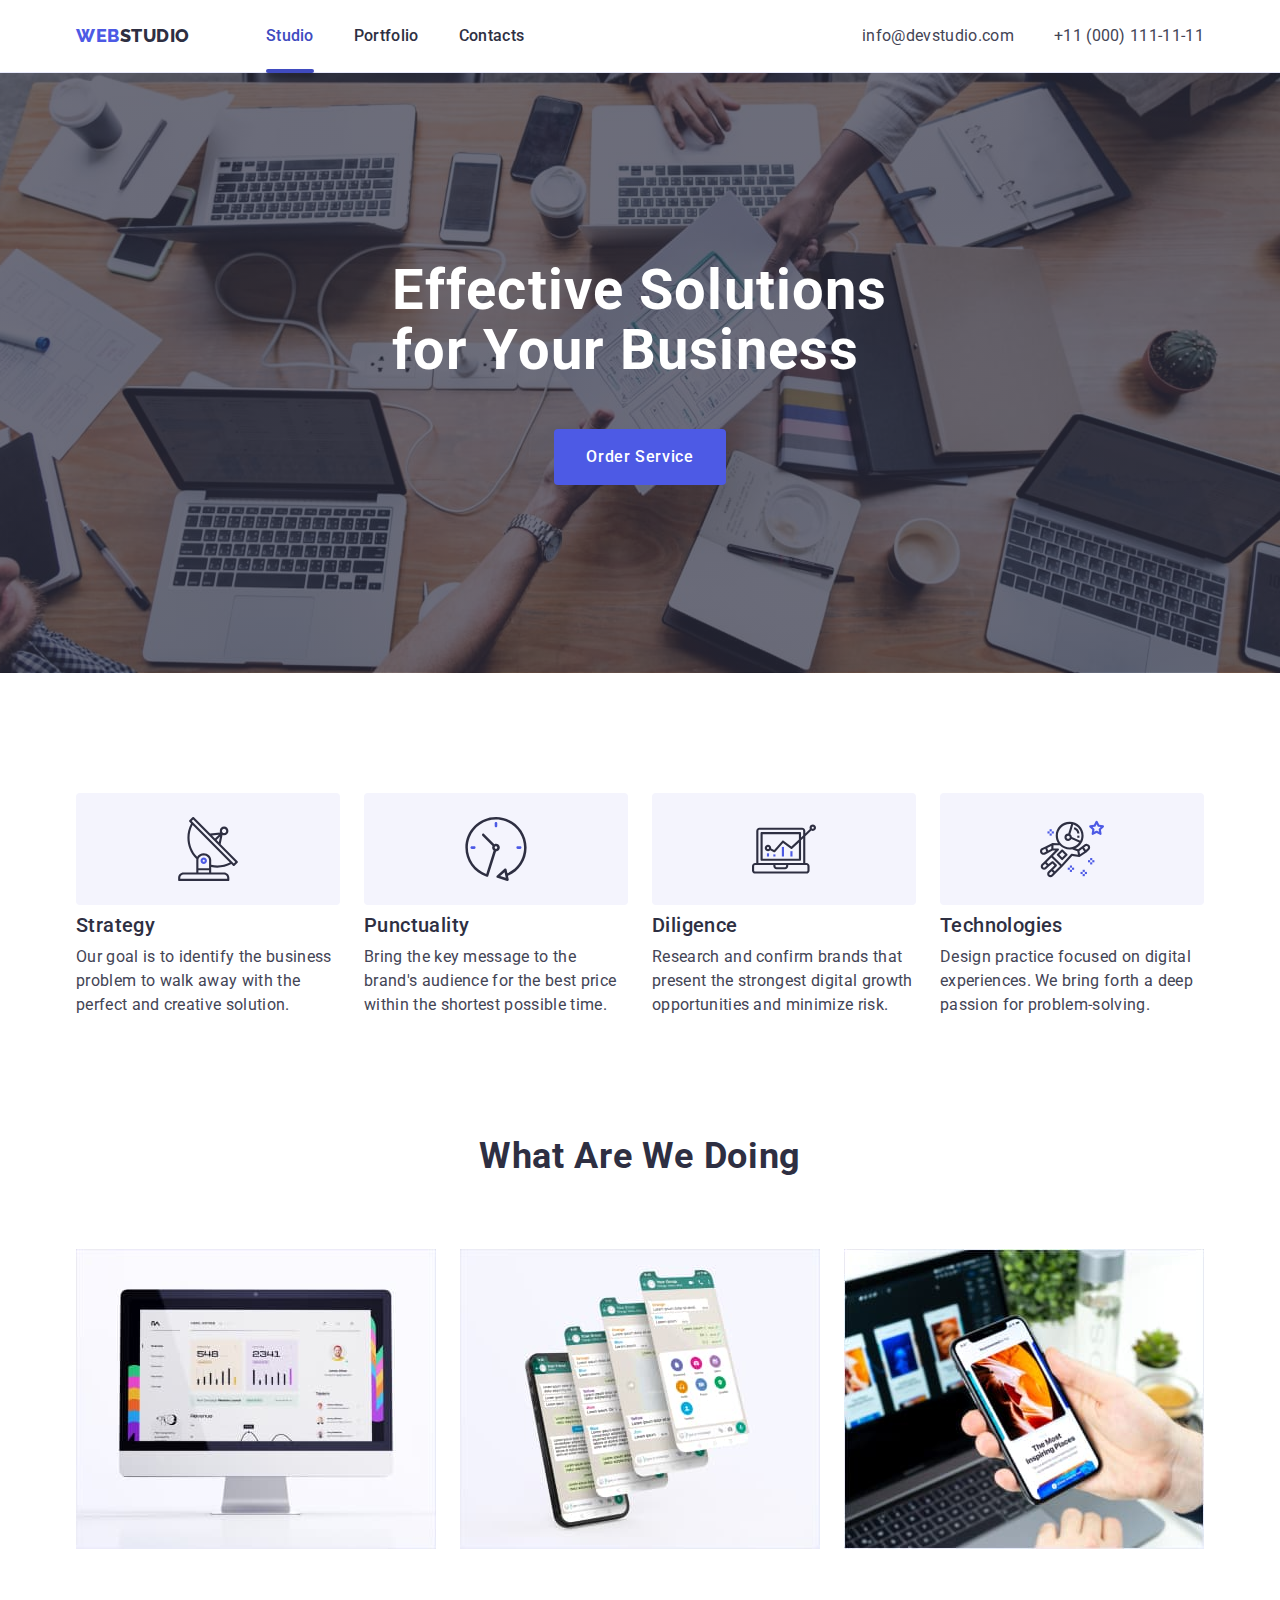
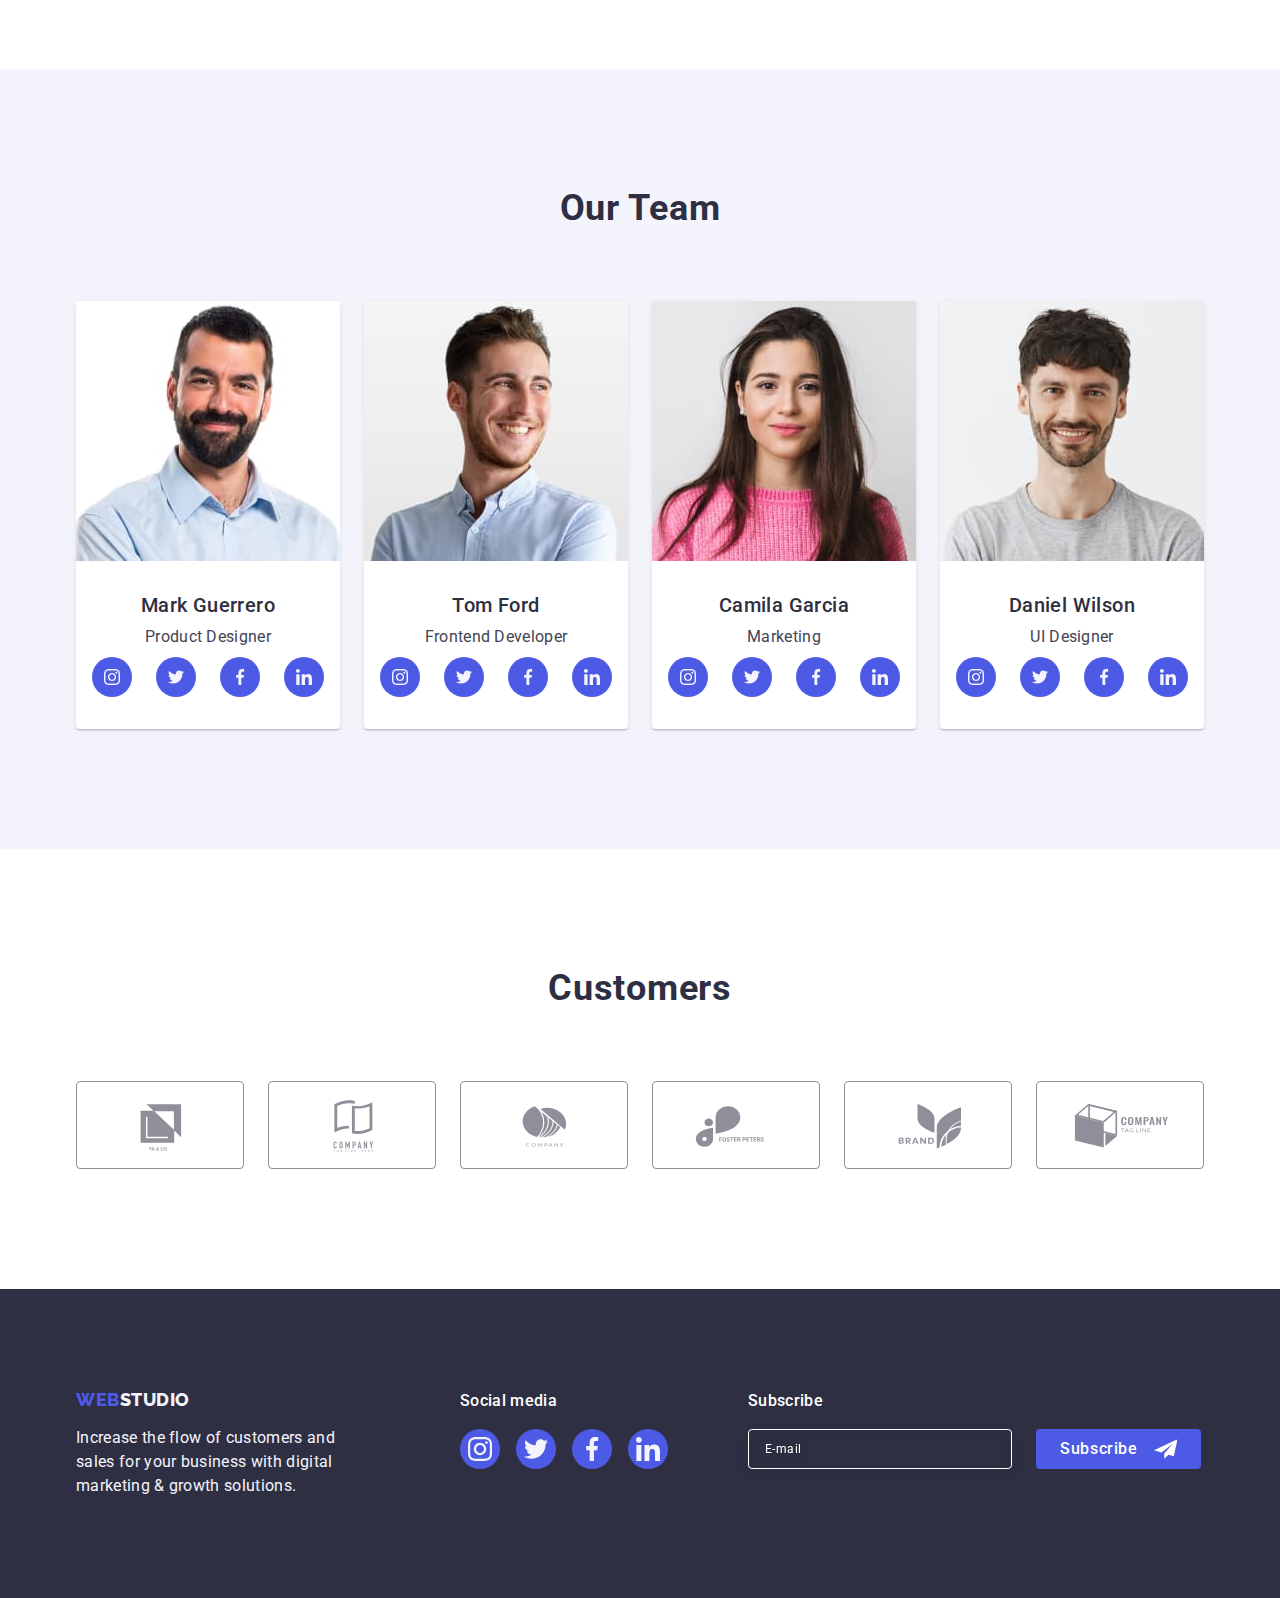
==== commit 06bbee8e: "HW6 commit-6" ====
--- a/index.html
+++ b/index.html
@@ -462,7 +462,7 @@
                 minlength="2"
                 autofocus
               />
-              <svg class="modal-form-icon" width="18" height="18">
+              <svg class="modal-form-icon" width="18" height="24">
                 <use href="./images/icons.svg#person-black"></use>
               </svg>
             </div>
@@ -479,7 +479,7 @@
                 required
                 pattern="[0-9]{3}-[0-9]{3}-[0-9]{2}-[0-9]{2}"
               />
-              <svg class="modal-form-icon" width="13" height="13">
+              <svg class="modal-form-icon" width="18" height="24">
                 <use href="./images/icons.svg#phone"></use>
               </svg>
             </div>
@@ -495,29 +495,37 @@
                 class="modal-form-input"
                 required
               />
-              <svg class="modal-form-icon" width="15" height="12">
+              <svg class="modal-form-icon" width="18" height="24">
                 <use href="./images/icons.svg#email"></use>
               </svg>
             </div>
           </div>
 
           <div class="modal-form-cont">
-            <label for="comment" class="modal-form-field">Comment</label>
+            <label for="user-comment" class="modal-form-field">Comment</label>
             <textarea
-              id="comment"
-              name="user-message"
+              id="user-comment"
+              name="user-comment"
               class="modal-form-message"
               placeholder="Text input"
             ></textarea>
-
+          </div>
+
+          <div class="checkbox-cont">
             <input
-              id="user-policy"
+              id="user-privacy"
               type="checkbox"
-              name="policy-agree"
+              value="true"
+              name="user-privacy"
               class="modal-form-check visually-hidden"
               required
             />
-            <label for="user-policy" class="modal-form-check-desc">
+            <span class="checkbox-styled">
+              <svg class="checkbox-icon" width="10" height="8">
+                <use href="./images/icons.svg#icon-click"></use>
+              </svg>
+            </span>
+            <label for="user-privacy" class="modal-form-check-desc">
               I accept the terms and conditions of the&nbsp;
               <a class="policy-link" href="">Privacy Policy</a></label
             >
--- a/css/styles.css
+++ b/css/styles.css
@@ -552,7 +552,7 @@
 .subscribe-input {
   width: 264px;
   height: 40px;
-  background-color: var(--navyblue);
+  background-color: transparent;
   border: 1px solid var(--white);
   border-radius: 4px;
   filter: drop-shadow(0px 4px 4px rgba(0, 0, 0, 0.15));
@@ -837,6 +837,10 @@
   margin-bottom: 8px;
 }
 
+.modal-form-cont:last-child {
+  margin-bottom: 16px;
+}
+
 .modal-form-field {
   display: block;
   font-weight: 400;
@@ -878,15 +882,18 @@
 .modal-form-message {
   resize: none;
   width: 100%;
-  height: 100px;
+  height: 120px;
   padding: 8px 16px;
   margin-bottom: 16px;
-  outline: none;
+  outline: transparent;
   border: 1px solid var(--navybluemodal);
   border-radius: 4px;
-  background-color: var(--dairy);
+  background-color: transparent;
   font-family: inherit;
-  color: var(--navyblue);
+  font-size: 12px;
+  line-height: 1.17;
+  letter-spacing: 0.04em;
+  color: var(--navybluemodal);
   transition: border-color var(--transition);
 }
 
@@ -911,18 +918,46 @@
   transition: fill var(--transition);
 }
 
+.checkbox-cont {
+  display: flex;
+  margin-bottom: 24px;
+}
+
 .modal-form-check-desc {
   display: flex;
   align-items: center;
   font-weight: 400;
   font-size: 12px;
-  line-height: 1.33;
+  line-height: 1.17;
   letter-spacing: 0.04em;
   color: var(--liteslate);
-  margin-bottom: 24px;
-}
-
-.modal-form-check-desc::before {
+}
+
+.checkbox-styled {
+  display: inline-flex;
+  align-items: center;
+  justify-content: center;
+  margin-right: 8px;
+  width: 16px;
+  height: 16px;
+  border: 1px solid var(--navybluemodal);
+  border-radius: 2px;
+  cursor: pointer;
+  fill: transparent;
+  transition: background-color 250ms cubic-bezier(0.4, 0, 0.2, 1), border 250ms cubic-bezier(0.4, 0, 0.2, 1), fill 250ms cubic-bezier(0.4, 0, 0.2, 1);
+}
+
+.modal-form-check:checked + .checkbox-styled {
+  background-color: var(--ocean);
+  border: none;
+  fill: var(--cloud);
+}
+
+.modal-form-check:focus + .checkbox-styled {
+  border-color: var(--iris);
+}
+
+/* .modal-form-check-desc::before {
   display: block;
   margin-right: 8px;
   border: 1px solid var(--navybluemodal);
@@ -945,7 +980,9 @@
 
 .modal-form-check:focus + .modal-form-check-desc::before {
   border-color: var(--iris);
-}
+} */
+
+
 
 .modal-form-submit {
   display: block;
